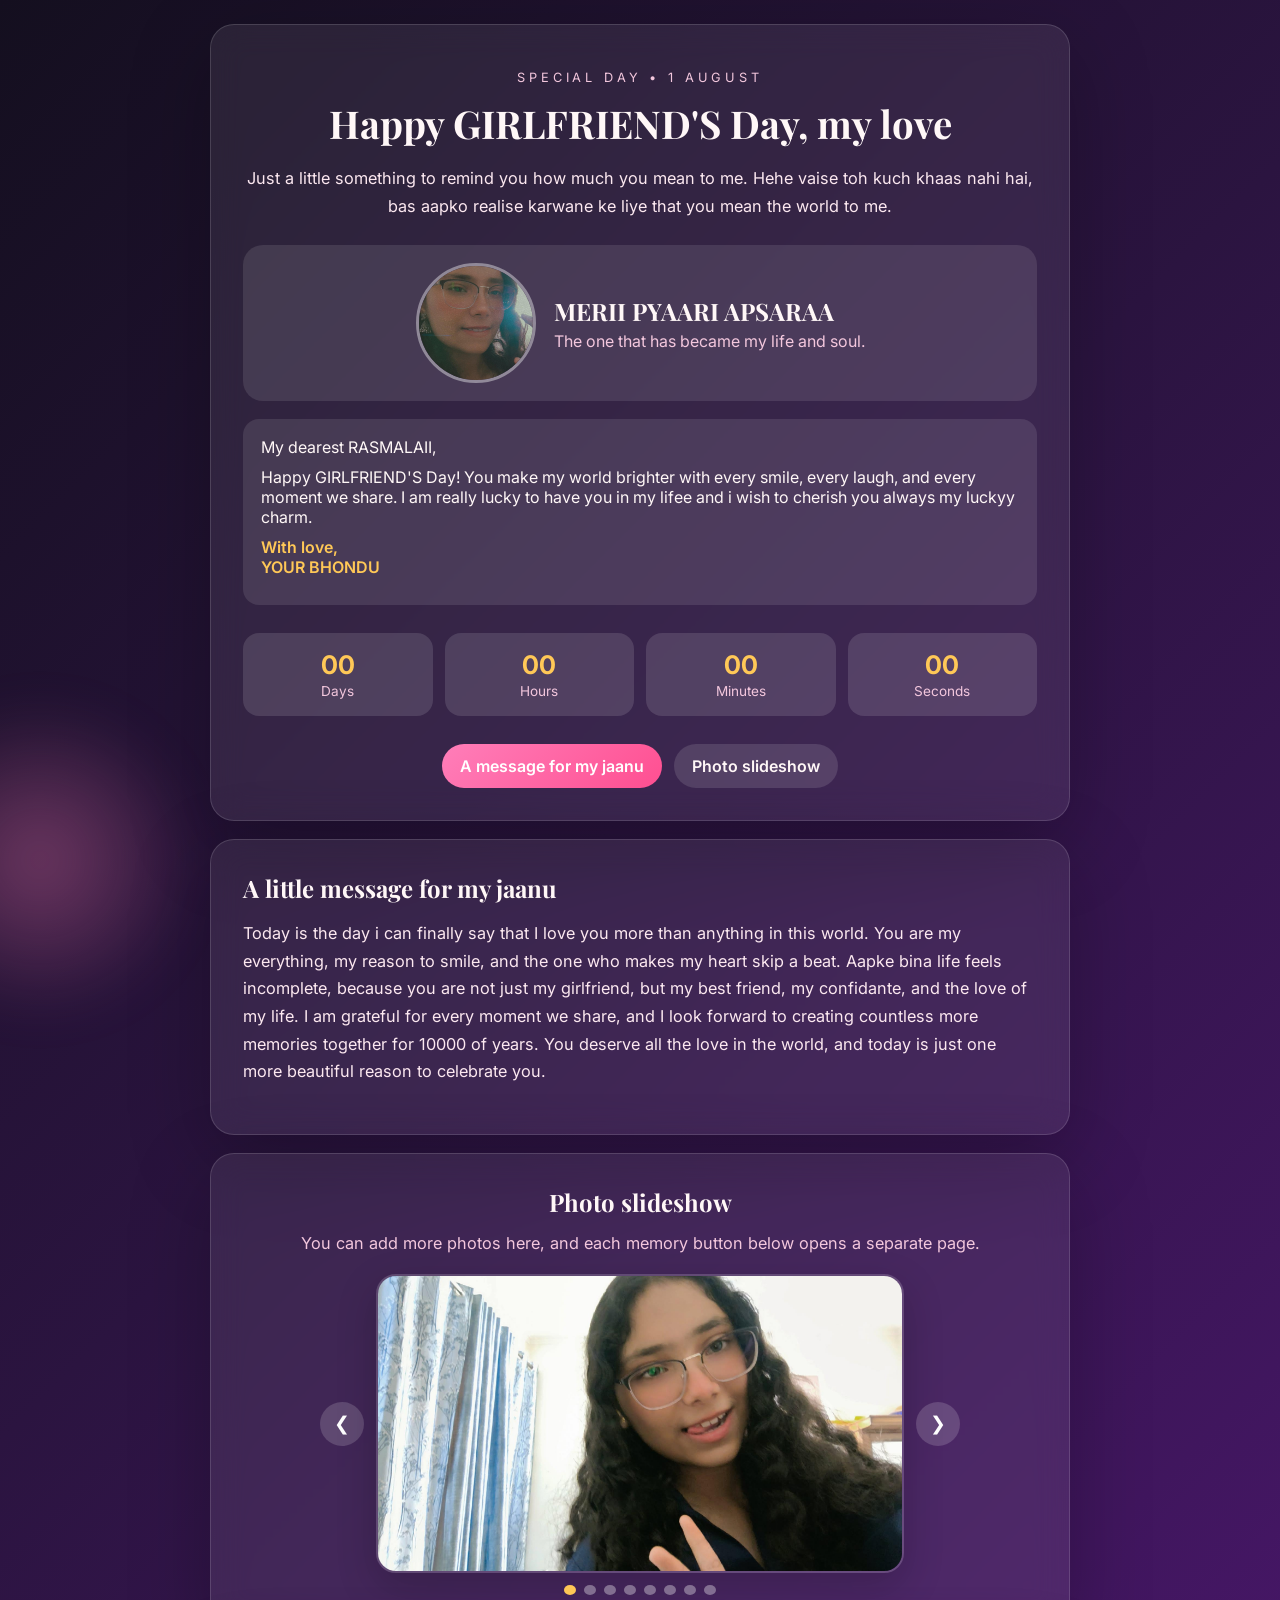
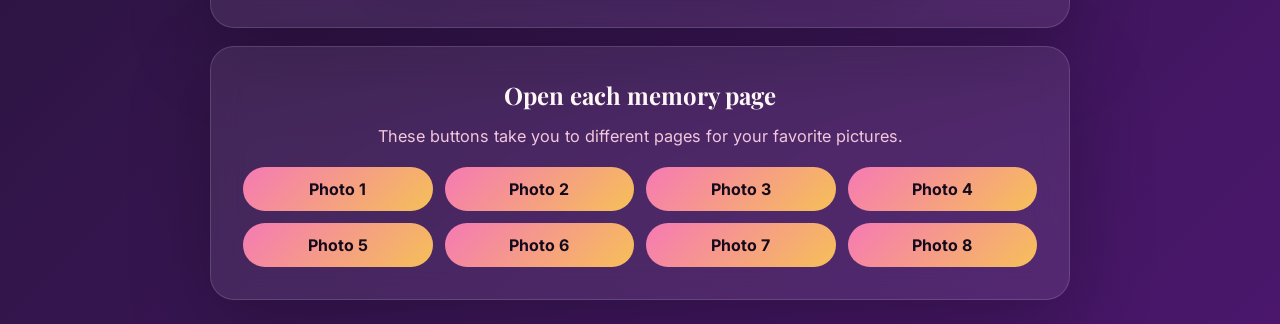
==== index.html @ 50f2a8ce "initial site" ====
<!DOCTYPE html>
<html lang="en">
  <head>
    <meta charset="UTF-8" />
    <meta name="viewport" content="width=device-width, initial-scale=1.0" />
    <title>GF Day Celebration | 1 August</title>
    <meta name="description" content="A lovely celebration website for GF Day on 1 August." />
    <link rel="preconnect" href="https://fonts.googleapis.com" />
    <link rel="preconnect" href="https://fonts.gstatic.com" crossorigin />
    <link
      href="https://fonts.googleapis.com/css2?family=Playfair+Display:wght@600;700&family=Inter:wght@400;500;600&display=swap"
      rel="stylesheet"
    />
    <link rel="stylesheet" href="styles.css" />
  </head>
  <body>
    <div class="background-glow"></div>

    <main class="hero">
      <p class="eyebrow">Special Day • 1 August</p>
      <h1>Happy GIRLFRIEND'S Day, my love</h1>
      <p class="description">
        Just a little something to remind you how much you mean to me. Hehe vaise toh kuch khaas nahi hai, bas aapko realise karwane ke liye that you mean the world to me.
      </p>

      <div class="profile-card">
        <img
          id="profile-image"
          src="profile-image.jpg"
          alt="Her picture"
        />
        <div class="profile-info">
          <h2>MERII PYAARI APSARAA</h2>
          <p class="profile-note">The one that has became my life and soul.</p>
        </div>
      </div>

      <div class="message-box">
        <p>My dearest RASMALAII,</p>
        <p>
          Happy GIRLFRIEND'S Day! You make my world brighter with every smile, every laugh, and every moment we share.
          I am really lucky to have you in my lifee and i wish to cherish you always my luckyy charm.
        </p>
        <p class="signature">With love,<br />YOUR BHONDU </p>
      </div>

      <div class="countdown" id="countdown" aria-label="Countdown to GF Day">
        <div class="count-box">
          <span id="days">00</span>
          <label>Days</label>
        </div>
        <div class="count-box">
          <span id="hours">00</span>
          <label>Hours</label>
        </div>
        <div class="count-box">
          <span id="minutes">00</span>
          <label>Minutes</label>
        </div>
        <div class="count-box">
          <span id="seconds">00</span>
          <label>Seconds</label>
        </div>
      </div>

      <div class="actions">
        <a class="btn primary" href="#message">A message for my jaanu</a>
        <a class="btn secondary" href="#slideshow">Photo slideshow</a>
      </div>
    </main>

    <section class="panel" id="message">
      <h2>A little message for my jaanu</h2>
      <p>
        Today is the day i can finally say that I love you more than anything in this world. You are my everything, my reason to smile, and the one who makes my heart skip a beat.
        Aapke bina life feels incomplete, because you are not just my girlfriend, but my best friend, my confidante, and the love of my life. I am grateful for every moment we share, and I look forward to creating countless more memories together for 10000 of years.
        You deserve all the love in the world, and today is just one more beautiful reason to celebrate you.
      </p>
    </section>

    <section class="panel slideshow-panel" id="slideshow">
      <div class="section-heading">
        <h2>Photo slideshow</h2>
        <p>You can add more photos here, and each memory button below opens a separate page.</p>
      </div>

      <div class="slideshow-frame">
        <button class="slideshow-nav prev" type="button" aria-label="Previous photo">❮</button>
        <img id="slideshow-image" src="" alt="Photo slideshow" />
        <button class="slideshow-nav next" type="button" aria-label="Next photo">❯</button>
      </div>

      <div class="slideshow-dots" id="slideshow-dots"></div>
    </section>

    <section class="panel photo-gallery-panel">
      <div class="section-heading">
        <h2>Open each memory page</h2>
        <p>These buttons take you to different pages for your favorite pictures.</p>
      </div>

      <div class="photo-button-grid">
        <a class="photo-page-btn" href="photo1.html">Photo 1</a>
        <a class="photo-page-btn" href="photo2.html">Photo 2</a>
        <a class="photo-page-btn" href="photo3.html">Photo 3</a>
        <a class="photo-page-btn" href="photo4.html">Photo 4</a>
        <a class="photo-page-btn" href="photo5.html">Photo 5</a>
        <a class="photo-page-btn" href="photo6.html">Photo 6</a>
        <a class="photo-page-btn" href="photo7.html">Photo 7</a>
        <a class="photo-page-btn" href="photo8.html">Photo 8</a>
      </div>
    </section>

    <script src="script.js"></script>
  </body>
</html>
---- styles.css ----
:root {
  color-scheme: dark;
  --bg: #140f1f;
  --panel: rgba(255, 255, 255, 0.08);
  --text: #fff7f7;
  --muted: #f3c7dd;
  --accent: #ff7eb9;
  --accent-2: #ffc857;
  --slideshow-image-height: 600px;
}

* {
  box-sizing: border-box;
}

body {
  margin: 0;
  font-family: 'Inter', sans-serif;
  background: linear-gradient(135deg, #140f1f, #2b1440 45%, #4a176c);
  color: var(--text);
  min-height: 100vh;
  display: flex;
  flex-direction: column;
  align-items: center;
  justify-content: center;
  padding: 24px;
  overflow-x: hidden;
}

.background-glow {
  position: fixed;
  inset: auto auto -120px -120px;
  width: 320px;
  height: 320px;
  background: radial-gradient(circle, rgba(255, 126, 185, 0.35), transparent 70%);
  filter: blur(25px);
  pointer-events: none;
}

.hero,
.panel {
  width: min(860px, 100%);
  border: 1px solid rgba(255, 255, 255, 0.14);
  background: var(--panel);
  backdrop-filter: blur(16px);
  border-radius: 24px;
  padding: 32px;
  box-shadow: 0 24px 80px rgba(0, 0, 0, 0.25);
}

.hero {
  text-align: center;
}

.eyebrow {
  text-transform: uppercase;
  letter-spacing: 0.3em;
  font-size: 0.8rem;
  color: var(--muted);
  margin-bottom: 12px;
}

h1,
h2 {
  font-family: 'Playfair Display', serif;
  margin: 0 0 12px;
}

h1 {
  font-size: clamp(2rem, 3vw, 3rem);
}

.description,
.panel p {
  font-size: 1.02rem;
  line-height: 1.7;
  color: #fce8f0;
}

.profile-card {
  display: flex;
  align-items: center;
  justify-content: center;
  gap: 18px;
  flex-wrap: wrap;
  margin: 24px 0 18px;
  padding: 18px;
  border-radius: 20px;
  background: rgba(255, 255, 255, 0.1);
}

.profile-card img {
  width: 120px;
  height: 120px;
  border-radius: 50%;
  object-fit: cover;
  border: 3px solid rgba(255, 255, 255, 0.4);
}

.profile-info {
  text-align: left;
}

.profile-info h2 {
  margin-bottom: 4px;
  font-size: 1.5rem;
}

.profile-note {
  margin: 0;
  color: var(--muted);
}

.upload-btn {
  margin-top: 10px;
  cursor: pointer;
}

.btn.small {
  padding: 10px 14px;
  font-size: 0.95rem;
}

.message-box {
  background: rgba(255, 255, 255, 0.1);
  border-radius: 16px;
  padding: 18px;
  margin: 8px 0 24px;
  text-align: left;
}

.message-box p {
  margin: 0 0 10px;
}

.signature {
  font-weight: 600;
  color: var(--accent-2);
}

.countdown {
  display: grid;
  grid-template-columns: repeat(4, minmax(90px, 1fr));
  gap: 12px;
  margin: 28px 0;
}

.count-box {
  background: rgba(255, 255, 255, 0.12);
  border-radius: 16px;
  padding: 16px 8px;
}

.count-box span {
  display: block;
  font-size: 1.6rem;
  font-weight: 700;
  color: var(--accent-2);
}

.count-box label {
  font-size: 0.85rem;
  color: var(--muted);
}

.actions {
  display: flex;
  justify-content: center;
  gap: 12px;
  flex-wrap: wrap;
}

.btn {
  text-decoration: none;
  padding: 12px 18px;
  border-radius: 999px;
  font-weight: 600;
  display: inline-block;
}

.btn.primary {
  background: linear-gradient(135deg, var(--accent), #ff4f91);
  color: white;
}

.btn.secondary {
  background: rgba(255, 255, 255, 0.12);
  color: var(--text);
}

.panel {
  margin-top: 18px;
}

.section-heading {
  margin-bottom: 16px;
  text-align: center;
}

.section-heading p {
  margin: 0;
  color: var(--muted);
}

.slideshow-controls {
  display: flex;
  justify-content: center;
  margin-bottom: 12px;
}

.slideshow-frame {
  display: grid;
  grid-template-columns: auto 1fr auto;
  align-items: center;
  gap: 12px;
  max-width: 640px;
  margin: 0 auto;
}

.slideshow-frame img {
  width: 100%;
  max-width: 620px;
  max-height: 800px;
  height: auto;
  object-fit: cover;
  border-radius: 20px;
  border: 2px solid rgba(255, 255, 255, 0.16);
  box-shadow: 0 14px 40px rgba(0, 0, 0, 0.2);
}

.slideshow-nav {
  border: none;
  width: 44px;
  height: 44px;
  border-radius: 50%;
  background: rgba(255, 255, 255, 0.16);
  color: white;
  font-size: 1.2rem;
  cursor: pointer;
}

.slideshow-dots {
  display: flex;
  justify-content: center;
  gap: 8px;
  margin-top: 12px;
}

.dot {
  width: 10px;
  height: 10px;
  border-radius: 50%;
  border: none;
  background: rgba(255, 255, 255, 0.35);
  cursor: pointer;
}

.dot.active {
  background: var(--accent-2);
}

.photo-button-grid {
  display: grid;
  grid-template-columns: repeat(4, minmax(0, 1fr));
  gap: 12px;
}

.photo-page-btn {
  text-decoration: none;
  text-align: center;
  padding: 12px 14px;
  border-radius: 999px;
  background: linear-gradient(135deg, rgba(255, 126, 185, 0.95), rgba(255, 200, 87, 0.95));
  color: #130b1b;
  font-weight: 700;
}

.photo-detail {
  text-align: center;
}

.photo-controls {
  display: flex;
  justify-content: center;
  flex-wrap: wrap;
  gap: 8px;
  margin-bottom: 12px;
}

.page-photo {
  width: 100%;
  max-width: 560px;
  max-height: 520px;
  object-fit: cover;
  border-radius: 24px;
  margin: 20px 0 12px;
  box-shadow: 0 18px 50px rgba(0, 0, 0, 0.25);
  display: block;
  margin-left: auto;
  margin-right: auto;
}

/* Override for Memory page 1: show full image and fit the viewport */
#page-photo-1 {
  width: 100%;
  max-width: 1200px;
  height: auto;
  max-height: 100vh;
  object-fit: contain;
  border-radius: 12px;
  margin: 12px 0;
  box-shadow: 0 12px 36px rgba(0, 0, 0, 0.25);
  display: block;
  margin-left: auto;
  margin-right: auto;
}

.page-photo.align-left {
  margin-left: 0;
  margin-right: auto;
}

.page-photo.align-right {
  margin-left: auto;
  margin-right: 0;
}

.page-photo.align-center {
  margin-left: auto;
  margin-right: auto;
}

@media (max-width: 640px) {
  body {
    padding: 16px;
  }

  .hero,
  .panel {
    padding: 24px;
  }

  .countdown {
    grid-template-columns: repeat(2, minmax(90px, 1fr));
  }

  .photo-button-grid {
    grid-template-columns: repeat(2, minmax(0, 1fr));
  }
}
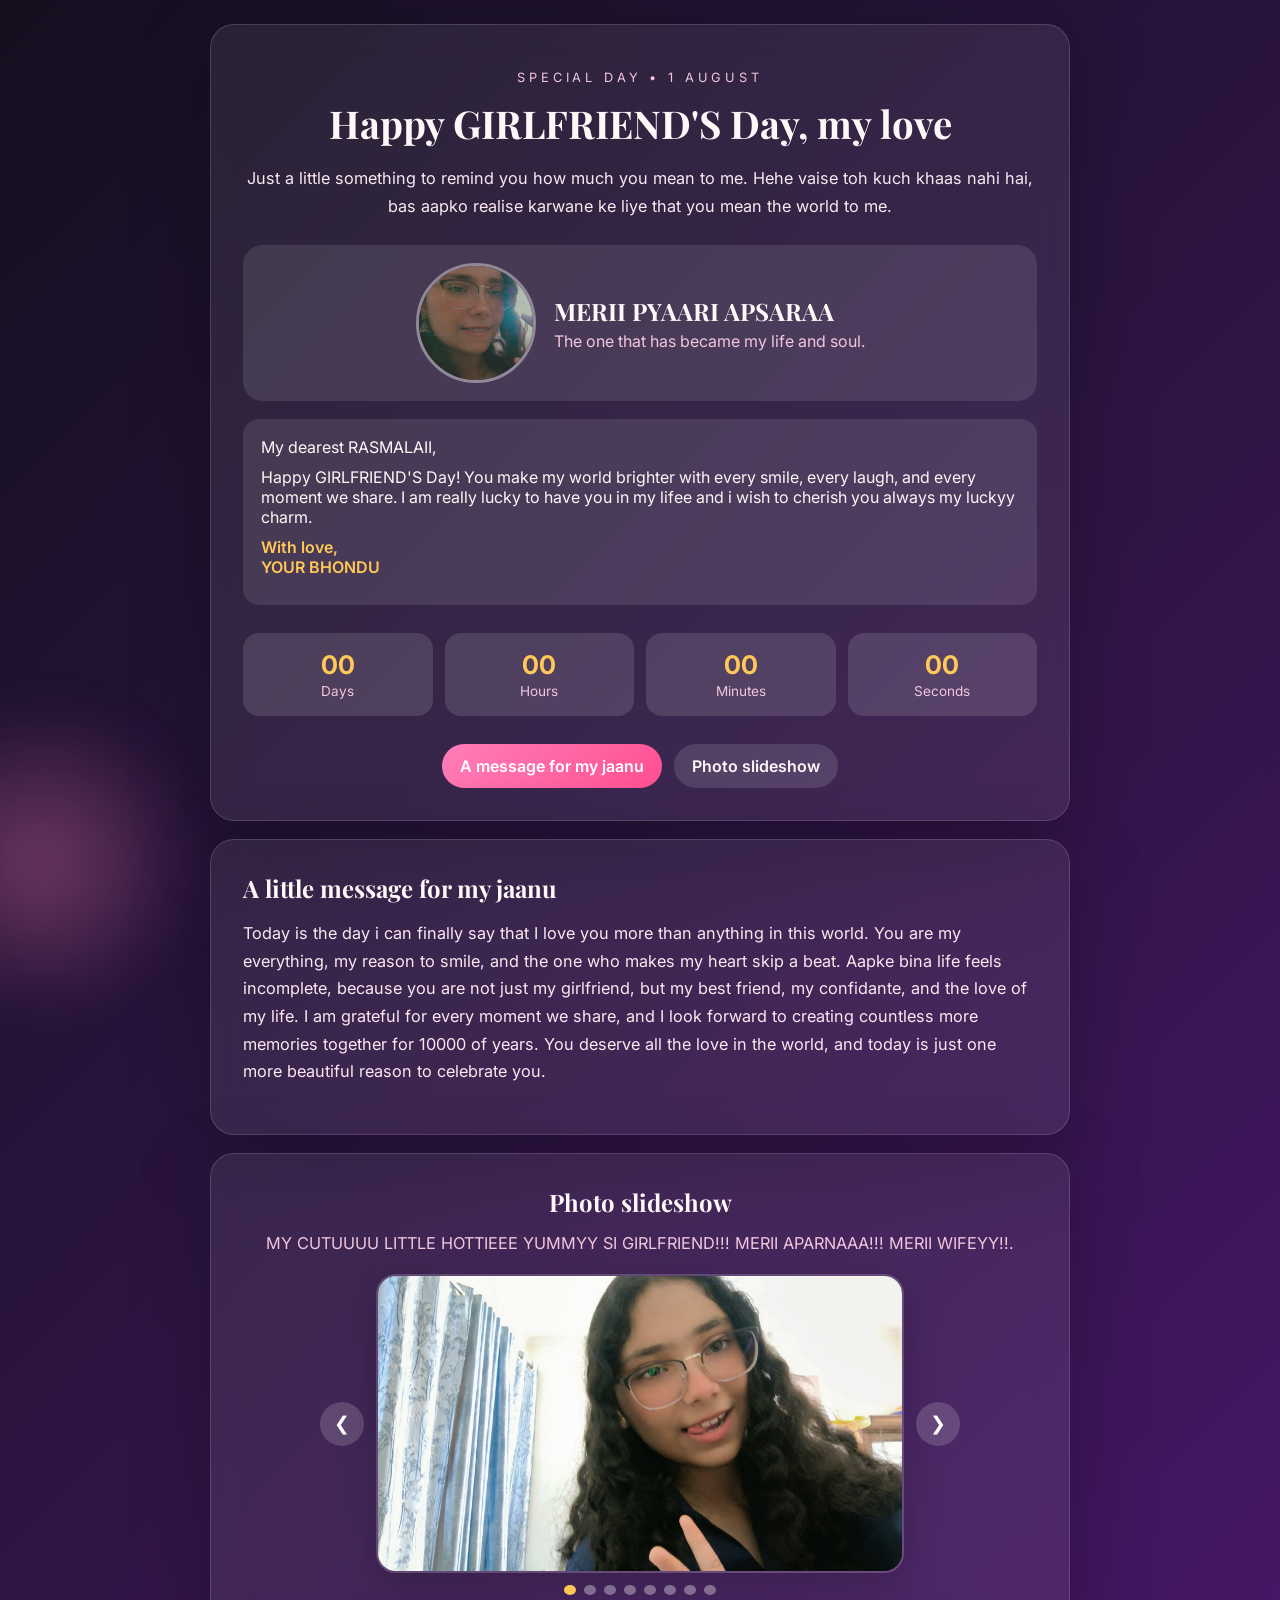
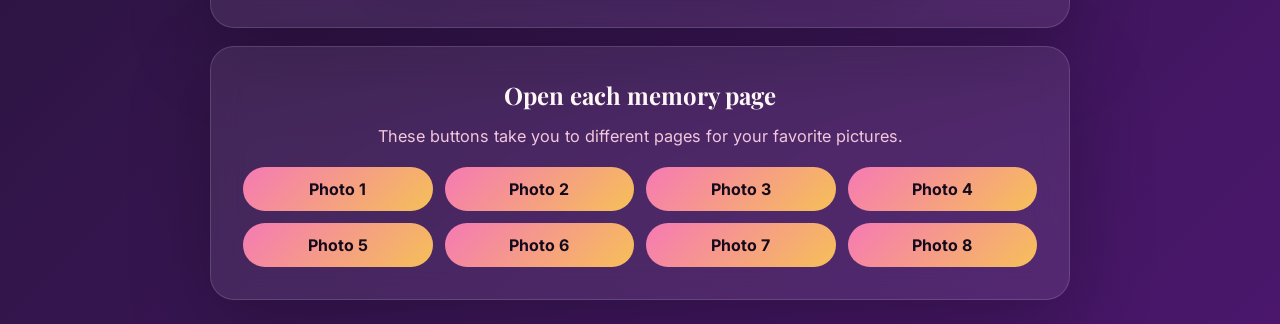
==== commit e2d23324: "Update index.html" ====
--- a/index.html
+++ b/index.html
@@ -81,7 +81,7 @@
     <section class="panel slideshow-panel" id="slideshow">
       <div class="section-heading">
         <h2>Photo slideshow</h2>
-        <p>You can add more photos here, and each memory button below opens a separate page.</p>
+        <p>MY CUTUUUU LITTLE HOTTIEEE YUMMYY SI GIRLFRIEND!!! MERII APARNAAA!!! MERII WIFEYY!!.</p>
       </div>
 
       <div class="slideshow-frame">
